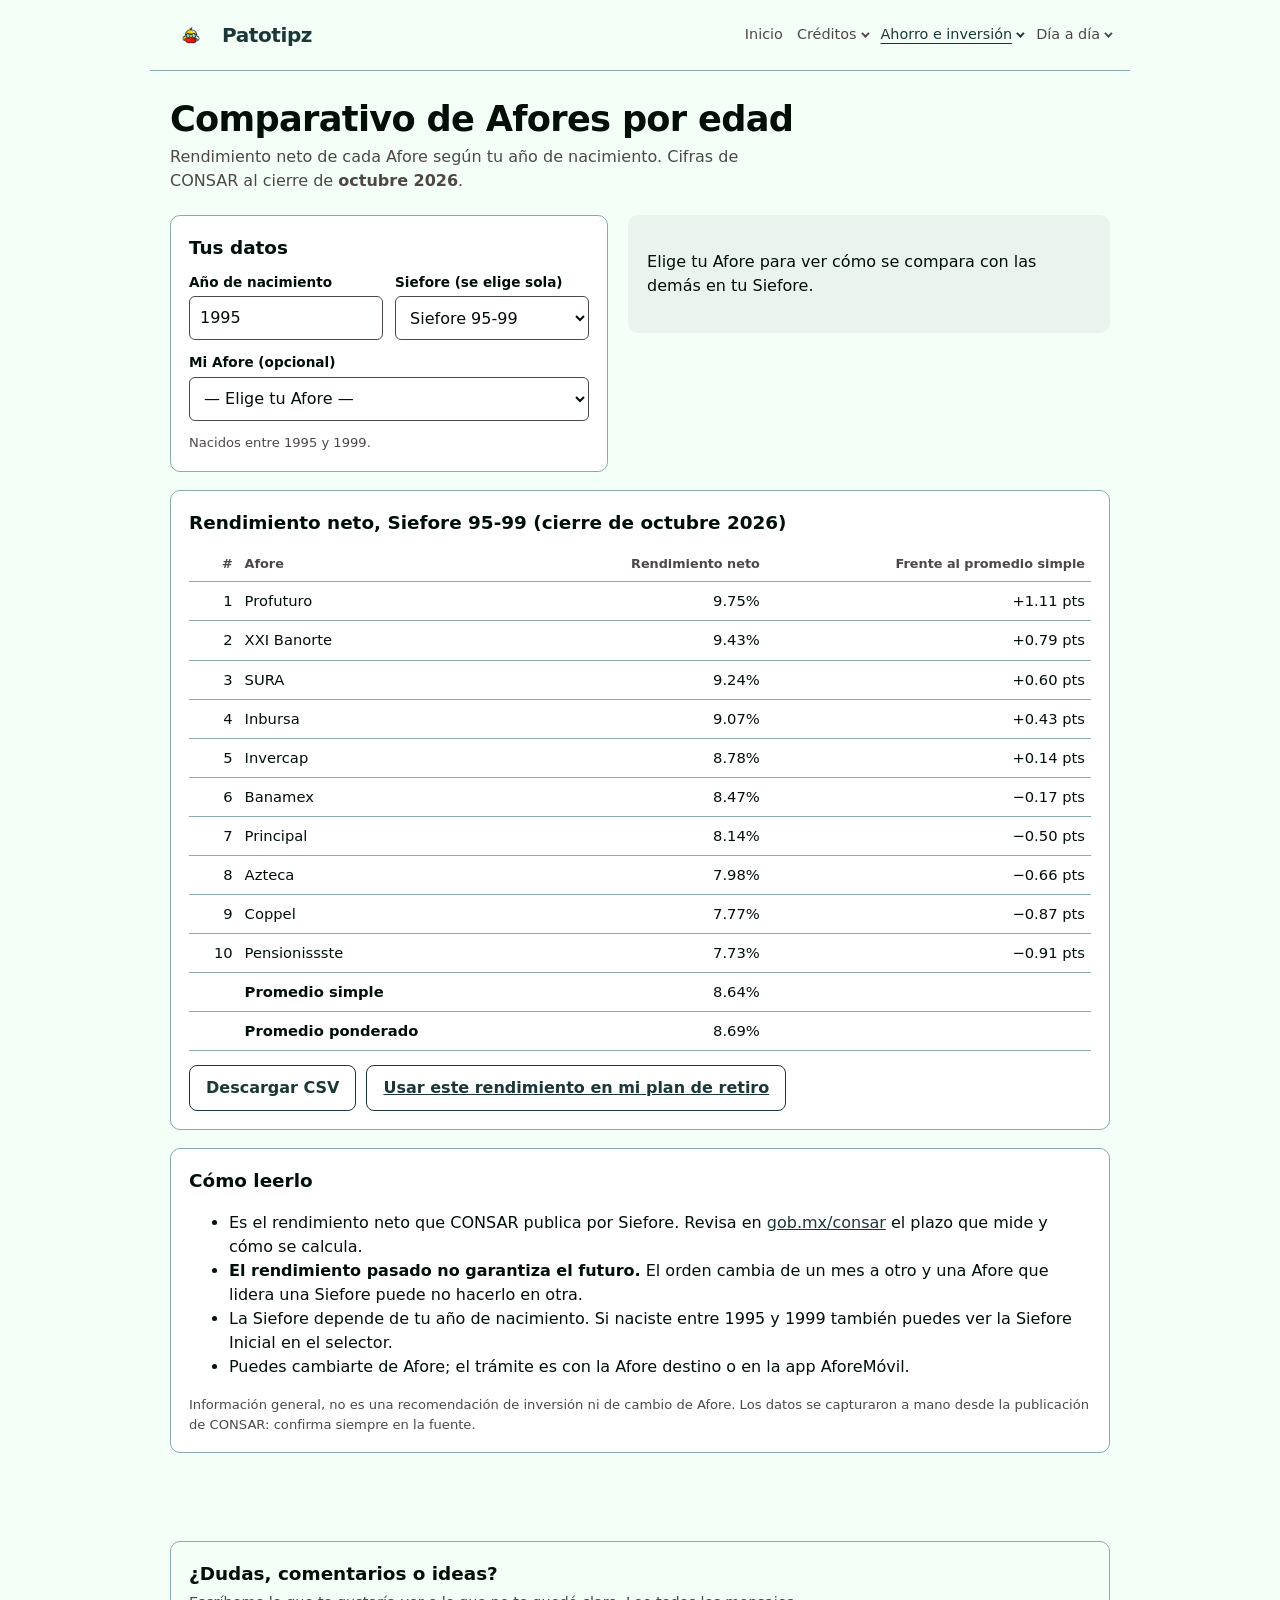
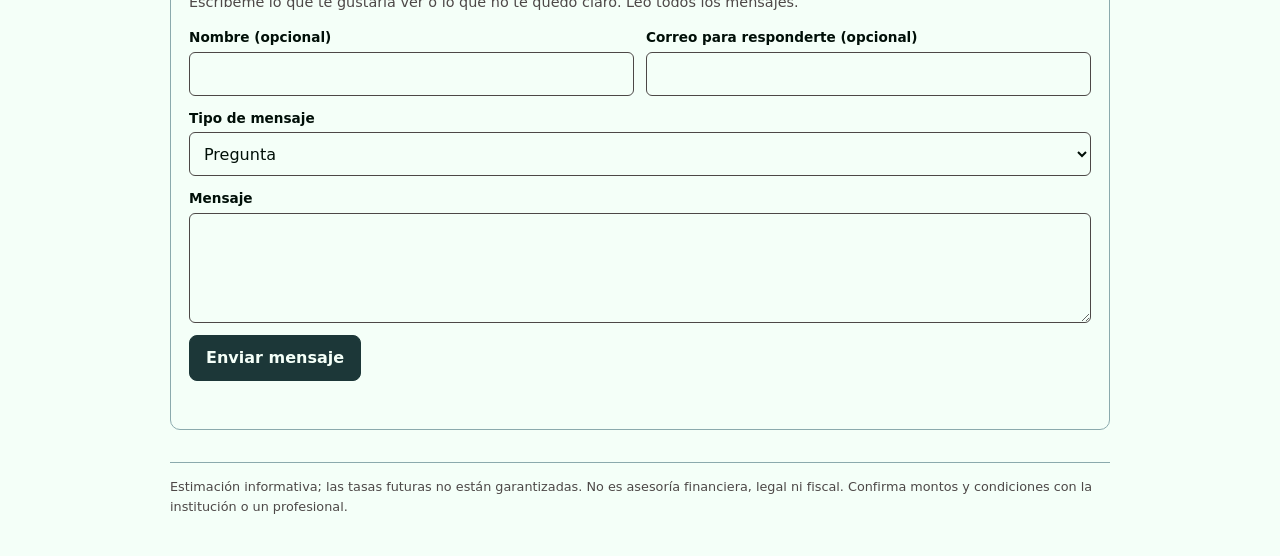
==== afores.html @ 835010c8 "Add files via upload" ====
<!DOCTYPE html>
<html lang="es">
<head>
<meta charset="utf-8">
<meta name="viewport" content="width=device-width, initial-scale=1">
<title>Comparativo de Afores por edad (octubre 2026) | Patotipz</title>
<meta name="description" content="Rendimiento neto de las Afores de México por Siefore y año de nacimiento, con cifras de CONSAR al cierre de octubre 2026. Compara tu Afore contra el promedio.">
<link rel="icon" type="image/png" href="assets/duck.png">
<link rel="stylesheet" href="assets/site.css">
<link rel="stylesheet" href="assets/widgets.css">
<link rel="stylesheet" href="assets/nav.css">
</head>
<body>
<header class="site-h">
  <a class="brand" href="index.html">
    <img src="assets/duck.png" alt="PatoTipz Logo" class="brand-logo">
    <span>Pato<span>tipz</span></span>
  </a>
  <nav aria-label="Principal">
    <a href="index.html">Inicio</a><div class="grp"><button type="button" aria-expanded="false" aria-haspopup="true">Créditos</button><div class="sub"><a href="hipoteca.html">Hipoteca</a><a href="infonavit.html">Infonavit</a><a href="auto.html">Crédito de auto</a></div></div><div class="grp cur"><button type="button" aria-expanded="false" aria-haspopup="true">Ahorro e inversión</button><div class="sub"><a href="cetes.html">CETES</a><a href="inversion.html">Simulador de inversión</a><a href="retiro.html" aria-current="page">Retiro y PPR</a><a href="afores.html">Comparativo de Afores</a></div></div><div class="grp"><button type="button" aria-expanded="false" aria-haspopup="true">Día a día</button><div class="sub"><a href="tarjetas.html">Tarjetas de crédito</a><a href="sueldo.html">Sueldo y finiquito</a></div></div>
  </nav>
</header>
<main>
  <h1>Comparativo de Afores por edad</h1>
  <p class="lead">Rendimiento neto de cada Afore según tu año de nacimiento. Cifras de CONSAR al cierre de <strong id="corte">octubre 2026</strong>.</p>

  <section class="grid2">
    <form class="card" id="f" novalidate>
      <h2>Tus datos</h2>
      <div class="row2">
        <div class="field"><label for="anio">Año de nacimiento</label><input id="anio" type="number" inputmode="numeric" min="1930" max="2010" step="1" value="1995"></div>
        <div class="field"><label for="sie">Siefore (se elige sola)</label><select id="sie"></select></div>
      </div>
      <div class="field"><label for="mia">Mi Afore (opcional)</label><select id="mia"><option value="">— Elige tu Afore —</option></select></div>
      <p class="note" id="sie-d"></p>
    </form>
    <div class="card soft" aria-live="polite" id="mi"></div>
  </section>

  <section class="card" style="margin-top:18px">
    <h2 id="tt">Rendimiento neto</h2>
    <div class="tbl-wrap"><table class="t" id="tab"><thead><tr><th scope="col" class="n">#</th><th scope="col">Afore</th><th scope="col" class="n">Rendimiento neto</th><th scope="col" class="n">Frente al promedio simple</th></tr></thead><tbody></tbody></table></div>
    <div class="actions"><button class="btn ghost" id="csv" type="button">Descargar CSV</button> <a class="btn ghost" id="toret" href="retiro.html">Usar este rendimiento en mi plan de retiro</a></div>
  </section>

  <section class="card" style="margin-top:18px">
    <h2>Cómo leerlo</h2>
    <ul>
      <li>Es el rendimiento neto que CONSAR publica por Siefore. Revisa en <a href="https://www.gob.mx/consar" target="_blank" rel="noopener noreferrer">gob.mx/consar</a> el plazo que mide y cómo se calcula.</li>
      <li><strong>El rendimiento pasado no garantiza el futuro.</strong> El orden cambia de un mes a otro y una Afore que lidera una Siefore puede no hacerlo en otra.</li>
      <li>La Siefore depende de tu año de nacimiento. Si naciste entre 1995 y 1999 también puedes ver la Siefore Inicial en el selector.</li>
      <li>Puedes cambiarte de Afore; el trámite es con la Afore destino o en la app AforeMóvil.</li>
    </ul>
    <p class="note">Información general, no es una recomendación de inversión ni de cambio de Afore. Los datos se capturaron a mano desde la publicación de CONSAR: confirma siempre en la fuente.</p>
  </section>
</main>
<div id="comments"></div>
<footer class="site-f"><p>Estimación informativa; las tasas futuras no están garantizadas. No es asesoría financiera, legal ni fiscal. Confirma montos y condiciones con la institución o un profesional.</p></footer>
<script src="assets/config.js"></script>
<script src="assets/site.js"></script>
<script src="assets/afores-data.js"></script>
<script>
(function () {
  var $ = function (id) { return document.getElementById(id); }, E = PTZ.el, D = window.AFORES_DATA, S = D.siefores;
  var HOY = new Date().getFullYear();
  function sieforeDe(anio) {
    if (anio >= 2000) return 'SBI'; if (anio >= 1995) return 'SB9599'; if (anio >= 1990) return 'SB9094'; if (anio >= 1985) return 'SB8589';
    if (anio >= 1980) return 'SB8084'; if (anio >= 1975) return 'SB7579'; if (anio >= 1970) return 'SB7074'; if (anio >= 1965) return 'SB6569';
    if (anio >= 1960) return 'SB6064'; return 'SB0';
  }
  function nom(s) { return s.id === 'SBI' ? 'Básica Inicial' : s.nombre; }
  S.forEach(function (s) { $('sie').appendChild(E('option', { value: s.id, text: 'Siefore ' + nom(s) })); });
  var nombres = []; S[0].afores.forEach(function (a) { nombres.push(a[0]); }); nombres.sort();
  nombres.forEach(function (n) { $('mia').appendChild(E('option', { value: n, text: n })); });
  $('corte').textContent = D.corte;
  function pp(x) { return (x >= 0 ? '+' : '−') + Math.abs(x).toFixed(2) + ' pts'; }
  function cur() { return S.filter(function (x) { return x.id === $('sie').value; })[0]; }
  function render() {
    var s = cur(), mia = $('mia').value;
    $('sie-d').textContent = s.desc + '.';
    $('tt').textContent = 'Rendimiento neto, Siefore ' + nom(s) + ' (cierre de ' + D.corte + ')';
    var body = $('tab').tBodies[0]; body.textContent = '';
    s.afores.forEach(function (a, i) {
      var me = a[0] === mia;
      body.appendChild(E('tr', { class: me ? 'tot' : '' }, [E('td', { class: 'n', text: String(i + 1) }), E('th', { scope: 'row', text: a[0], style: 'font-weight:' + (me ? '800' : '400') }), E('td', { class: 'n', text: a[1].toFixed(2) + '%' }), E('td', { class: 'n', text: pp(a[1] - s.ps) })]));
    });
    [['Promedio simple', s.ps], ['Promedio ponderado', s.pp]].forEach(function (r) { body.appendChild(E('tr', {}, [E('td'), E('th', { scope: 'row', text: r[0], style: 'font-weight:700' }), E('td', { class: 'n', text: r[1].toFixed(2) + '%' }), E('td')])); });
    $('toret').href = 'retiro.html#tasa=' + s.ps;
    var box = $('mi'); box.textContent = '';
    if (!mia) { box.appendChild(E('p', { text: 'Elige tu Afore para ver cómo se compara con las demás en tu Siefore.' })); return; }
    var idx = -1, v = null; s.afores.forEach(function (a, i) { if (a[0] === mia) { idx = i; v = a[1]; } });
    var best = s.afores[0], worst = s.afores[s.afores.length - 1];
    box.appendChild(E('h2', { text: mia }));
    box.appendChild(E('div', { class: 'big', text: v.toFixed(2) + '%' }));
    box.appendChild(E('p', { text: 'Lugar ' + (idx + 1) + ' de ' + s.afores.length + ' en la Siefore ' + nom(s) + '. ' + pp(v - s.ps) + ' frente al promedio simple (' + s.ps.toFixed(2) + '%).' }));
    box.appendChild(E('p', { class: 'note', text: 'Rango entre Afores: de ' + worst[1].toFixed(2) + '% (' + worst[0] + ') a ' + best[1].toFixed(2) + '% (' + best[0] + '). El pasado no garantiza el futuro, pero una diferencia sostenida por décadas sí cambia mucho el saldo.' }));
  }
  function setSie() { var a = parseInt($('anio').value, 10); if (a >= 1930 && a <= HOY) $('sie').value = sieforeDe(a); render(); }
  $('anio').addEventListener('input', setSie); $('sie').addEventListener('change', render); $('mia').addEventListener('change', render);
  $('f').addEventListener('submit', function (e) { e.preventDefault(); });
  $('csv').addEventListener('click', function () {
    var s = cur(), rows = [['Afore', 'Rendimiento neto %', 'Siefore', 'Corte']]; s.afores.forEach(function (a) { rows.push([a[0], a[1], s.nombre, D.corte]); });
    PTZ.downloadCSV('afores-' + s.id + '.csv', rows);
  });
  setSie();
  PTZ.mountComments($('comments'), 'Afores');
})();
</script>
<script src="assets/nav.js"></script>
</body>
</html>
---- assets/site.css ----
:root {
  --bg: #F4FFF8;
  --surface: #EAF3EE;
  --panel: #FFFFFF;
  --ink: #000F08;
  --muted: #4D4847;
  --line: #8BAAAD;
  --deep: #1C3738;
  --green: #8BAAAD;
  --focus: #1C3738;
  --warn: #805000;
  --warn-bg: #FFF2D9;
  --bad: #B3261E;
  --c1: #1C3738;
  --c2: #8BAAAD;
  --c3: #4D4847;
  --c4: #000F08;
  --button-ink: #F4FFF8;
  --tag-ink: #F4FFF8;
  color-scheme: light;
}

@media (prefers-color-scheme: dark) {
  :root {
    --bg: #000F08;
    --surface: #1C3738;
    --panel: #1C3738;
    --ink: #F4FFF8;
    --muted: #8BAAAD;
    --line: #4D4847;
    --deep: #8BAAAD;
    --green: #8BAAAD;
    --focus: #F4FFF8;
    --warn: #FFD08A;
    --warn-bg: #332714;
    --bad: #FF8A80;
    --c1: #8BAAAD;
    --c2: #F4FFF8;
    --c3: #B8A49B;
    --c4: #4D4847;
    --button-ink: #000F08;
    --tag-ink: #000F08;
    color-scheme: dark;
  }
}

*, *::before, *::after {
  box-sizing: border-box;
}

html, body {
  margin: 0;
  background: var(--bg);
  color: var(--ink);
  font-family: Aptos, "Segoe UI", system-ui, -apple-system, Helvetica, Arial, sans-serif;
  line-height: 1.5;
}

a { color: var(--deep); }

a:focus-visible, button:focus-visible, input:focus-visible,
select:focus-visible, textarea:focus-visible, summary:focus-visible {
  outline: 2px solid var(--focus);
  outline-offset: 2px;
}

.site-h {
  display: flex;
  align-items: center;
  justify-content: space-between;
  gap: 12px;
  flex-wrap: wrap;
  max-width: 980px;
  margin: 0 auto;
  padding: 14px 20px;
  border-bottom: 1px solid var(--line);
}

.brand {
  display: flex;
  align-items: center;
  gap: 10px;
  font-weight: 800;
  font-size: 1.25rem;
  text-decoration: none;
  color: var(--ink);
  letter-spacing: -.02em;
}

.brand span {
  color: var(--deep);
}

.brand-logo {
  width: 42px;
  height: 42px;
  object-fit: contain;
  display: block;
}

.site-h nav {
  display: flex;
  gap: 4px 14px;
  flex-wrap: wrap;
  font-size: .9rem;
}

.site-h nav a {
  color: var(--muted);
  text-decoration: none;
  padding: 4px 0;
}

.site-h nav a:hover,
.site-h nav a[aria-current="page"] {
  color: var(--deep);
  text-decoration: underline;
  text-underline-offset: 4px;
}

main {
  max-width: 980px;
  margin: 0 auto;
  padding: 28px 20px 56px;
}

h1 {
  font-size: clamp(1.6rem, 4vw, 2.2rem);
  line-height: 1.15;
  margin: 0 0 6px;
  letter-spacing: -.02em;
}

h2 { font-size: 1.15rem; margin: 0 0 10px; }

.lead {
  color: var(--muted);
  margin: 0 0 22px;
  max-width: 62ch;
}

.tabs {
  display: flex;
  gap: 6px;
  flex-wrap: wrap;
  margin: 0 0 18px;
  border-bottom: 1px solid var(--line);
}

.tabs button {
  font: inherit;
  background: none;
  border: 0;
  border-bottom: 3px solid transparent;
  padding: 10px 14px;
  cursor: pointer;
  color: var(--muted);
  font-weight: 600;
  min-height: 44px;
}

.tabs button[aria-selected="true"] {
  color: var(--deep);
  border-bottom-color: var(--deep);
}

.grid2 {
  display: grid;
  gap: 20px;
  grid-template-columns: minmax(0, 1fr) minmax(0, 1.1fr);
  align-items: start;
}

@media (max-width: 760px) {
  .grid2 { grid-template-columns: 1fr; }
}

.card {
  border: 1px solid var(--line);
  border-radius: 10px;
  padding: 18px;
  background: var(--panel);
}

.card.soft {
  background: var(--surface);
  border-color: transparent;
}

.field {
  display: flex;
  flex-direction: column;
  gap: 4px;
  margin: 0 0 12px;
}

.field label, .field .lab {
  font-size: .85rem;
  font-weight: 600;
}

.field small {
  color: var(--muted);
  font-size: .78rem;
}

input[type=number], input[type=text], input[type=email],
input[type=date], select, textarea {
  font: inherit;
  color: var(--ink);
  background: var(--panel);
  border: 1px solid var(--muted);
  border-radius: 6px;
  padding: 9px 10px;
  min-height: 44px;
  width: 100%;
}

textarea { min-height: 110px; resize: vertical; }

.row2 {
  display: grid;
  grid-template-columns: 1fr 1fr;
  gap: 12px;
}

@media (max-width: 420px) {
  .row2 { grid-template-columns: 1fr; }
}

.btn {
  font: inherit;
  font-weight: 700;
  border: 1px solid var(--deep);
  background: var(--deep);
  color: var(--button-ink);
  border-radius: 8px;
  padding: 10px 16px;
  cursor: pointer;
  min-height: 44px;
}

.btn.ghost {
  background: transparent;
  color: var(--deep);
}

.btn:disabled { opacity: .6; cursor: not-allowed; }

.big {
  font-size: clamp(1.8rem, 5vw, 2.4rem);
  font-weight: 800;
  color: var(--deep);
  letter-spacing: -.02em;
  line-height: 1.1;
}

.kpi-l {
  font-size: .8rem;
  color: var(--muted);
  text-transform: uppercase;
  letter-spacing: .06em;
  font-weight: 600;
}

table.t {
  width: 100%;
  border-collapse: collapse;
  font-size: .92rem;
}

table.t th, table.t td {
  padding: 8px 6px;
  border-bottom: 1px solid var(--line);
  text-align: left;
  vertical-align: top;
}

table.t td.n, table.t th.n {
  text-align: right;
  font-variant-numeric: tabular-nums;
  white-space: nowrap;
}

table.t tr.tot td, table.t tr.tot th {
  font-weight: 800;
  border-top: 2px solid var(--ink);
  border-bottom: 0;
}

table.t tr.neg td.n { color: var(--bad); }

table.t th[scope=col] {
  font-size: .8rem;
  color: var(--muted);
  font-weight: 700;
}

.tbl-wrap { overflow-x: auto; }

.note {
  font-size: .82rem;
  color: var(--muted);
  margin: 12px 0 0;
}

.warn {
  background: var(--warn-bg);
  color: var(--warn);
  border-radius: 8px;
  padding: 10px 12px;
  font-size: .85rem;
  margin: 0 0 14px;
}

.tag {
  display: inline-block;
  font-size: .72rem;
  background: var(--surface);
  color: var(--deep);
  border-radius: 999px;
  padding: 2px 10px;
  font-weight: 700;
}

.tag.best {
  background: var(--deep);
  color: var(--tag-ink);
}

.actions {
  display: flex;
  gap: 10px;
  flex-wrap: wrap;
  margin-top: 14px;
}

.hidden { display: none !important; }

.offers {
  display: grid;
  gap: 14px;
  grid-template-columns: repeat(auto-fit, minmax(250px, 1fr));
  margin: 0 0 20px;
}

.offers .card h2 {
  display: flex;
  justify-content: space-between;
  align-items: center;
  gap: 8px;
}

.bars {
  display: grid;
  gap: 10px;
  margin: 14px 0;
}

.bar {
  display: flex;
  height: 26px;
  border-radius: 5px;
  overflow: hidden;
  background: var(--line);
}

.bar i { display: block; height: 100%; }

.bar-l {
  font-size: .82rem;
  font-weight: 600;
  margin-bottom: 3px;
}

.legend {
  display: flex;
  gap: 6px 16px;
  flex-wrap: wrap;
  font-size: .8rem;
  color: var(--muted);
}

.legend b {
  display: inline-block;
  width: 12px;
  height: 12px;
  border-radius: 2px;
  margin-right: 5px;
  vertical-align: -1px;
}

details.ref {
  border: 1px solid var(--line);
  border-radius: 10px;
  padding: 12px 16px;
  margin: 20px 0;
}

details.ref summary { cursor: pointer; font-weight: 700; }

footer.site-f {
  max-width: 980px;
  margin: 0 auto;
  padding: 0 20px 40px;
  color: var(--muted);
  font-size: .8rem;
}

footer.site-f p {
  border-top: 1px solid var(--line);
  padding-top: 14px;
  margin: 0;
}

@media (prefers-reduced-motion: reduce) {
  *, *::before, *::after {
    animation: none !important;
    transition: none !important;
  }
}
---- assets/widgets.css ----
/* Widgets compartidos (comentarios y ventana de correo).
   Prefijo ptz- para evitar conflictos con estilos de cada página. */

.ptz-box {
  --w-bg: #F4FFF8;
  --w-surface: #EAF3EE;
  --w-ink: #000F08;
  --w-muted: #4D4847;
  --w-line: #8BAAAD;
  --w-deep: #1C3738;
  --w-focus: #1C3738;
  --w-ok: #1C3738;
  --w-err: #B3261E;
  --w-on-deep: #F4FFF8;

  max-width: 980px;
  margin: 32px auto;
  padding: 0 20px;
  color: var(--w-ink);
  font-family: Aptos, "Segoe UI", system-ui, -apple-system, Helvetica, Arial, sans-serif;
}

/* AUTOMATIC DARK MODE */
@media (prefers-color-scheme: dark) {
  .ptz-box {
    --w-bg: #000F08;
    --w-surface: #1C3738;
    --w-ink: #F4FFF8;
    --w-muted: #8BAAAD;
    --w-line: #4D4847;
    --w-deep: #8BAAAD;
    --w-focus: #F4FFF8;
    --w-ok: #8BAAAD;
    --w-err: #FF8A80;
    --w-on-deep: #000F08;
  }
}

/* MANUAL THEME SUPPORT */
:root[data-theme="dark"] .ptz-box {
  --w-bg: #000F08;
  --w-surface: #1C3738;
  --w-ink: #F4FFF8;
  --w-muted: #8BAAAD;
  --w-line: #4D4847;
  --w-deep: #8BAAAD;
  --w-focus: #F4FFF8;
  --w-ok: #8BAAAD;
  --w-err: #FF8A80;
  --w-on-deep: #000F08;
}

:root[data-theme="light"] .ptz-box {
  --w-bg: #F4FFF8;
  --w-surface: #EAF3EE;
  --w-ink: #000F08;
  --w-muted: #4D4847;
  --w-line: #8BAAAD;
  --w-deep: #1C3738;
  --w-focus: #1C3738;
  --w-ok: #1C3738;
  --w-err: #B3261E;
  --w-on-deep: #F4FFF8;
}

/* CARDS */
.ptz-card {
  border: 1px solid var(--w-line);
  border-radius: 10px;
  padding: 18px;
  background: var(--w-bg);
}

.ptz-card h2 {
  margin: 0 0 4px;
  font-size: 1.15rem;
}

.ptz-card p.ptz-sub {
  margin: 0 0 14px;
  color: var(--w-muted);
  font-size: .9rem;
}

/* FORMS */
.ptz-f {
  display: flex;
  flex-direction: column;
  gap: 4px;
  margin: 0 0 12px;
}

.ptz-f label {
  font-size: .85rem;
  font-weight: 600;
}

.ptz-f input,
.ptz-f select,
.ptz-f textarea,
.ptz-dlg input[type=email] {
  font: inherit;
  color: var(--w-ink);
  background: var(--w-bg);
  border: 1px solid var(--w-muted);
  border-radius: 6px;
  padding: 9px 10px;
  min-height: 44px;
  width: 100%;
}

.ptz-f textarea {
  min-height: 110px;
  resize: vertical;
}

.ptz-r {
  display: grid;
  gap: 12px;
  grid-template-columns: 1fr 1fr;
}

@media (max-width: 560px) {
  .ptz-r {
    grid-template-columns: 1fr;
  }
}

/* BUTTONS */
.ptz-b {
  font: inherit;
  font-weight: 700;
  border: 1px solid var(--w-deep);
  background: var(--w-deep);
  color: var(--w-on-deep);
  border-radius: 8px;
  padding: 10px 16px;
  cursor: pointer;
  min-height: 44px;
}

.ptz-b.ghost {
  background: transparent;
  color: var(--w-deep);
}

.ptz-b:disabled {
  opacity: .6;
  cursor: not-allowed;
}

/* ACCESSIBILITY */
.ptz-box :focus-visible,
.ptz-dlg :focus-visible {
  outline: 2px solid var(--w-focus);
  outline-offset: 2px;
}

/* STATUS MESSAGES */
.ptz-msg {
  margin: 12px 0 0;
  font-size: .9rem;
  min-height: 1.3em;
}

.ptz-msg.ok {
  color: var(--w-ok);
}

.ptz-msg.err {
  color: var(--w-err);
}

/* HONEYPOT */
.ptz-hp {
  position: absolute;
  left: -9999px;
  width: 1px;
  height: 1px;
  overflow: hidden;
}

/* CHECKBOX */
.ptz-chk {
  display: flex;
  gap: 8px;
  align-items: flex-start;
  font-size: .85rem;
  margin: 6px 0 12px;
}

.ptz-chk input {
  margin-top: 3px;
  width: 18px;
  height: 18px;
  flex: none;
}

/* DIALOG */
dialog.ptz-dlg {
  border: 1px solid var(--w-line);
  border-radius: 12px;
  padding: 20px;
  max-width: 440px;
  width: calc(100% - 32px);
  background: var(--w-bg);
  color: var(--w-ink);
  font-family: Aptos, "Segoe UI", system-ui, sans-serif;

  --w-bg: #F4FFF8;
  --w-surface: #EAF3EE;
  --w-ink: #000F08;
  --w-muted: #4D4847;
  --w-line: #8BAAAD;
  --w-deep: #1C3738;
  --w-focus: #1C3738;
  --w-ok: #1C3738;
  --w-err: #B3261E;
  --w-on-deep: #F4FFF8;
}

/* DIALOG AUTOMATIC DARK MODE */
@media (prefers-color-scheme: dark) {
  dialog.ptz-dlg {
    --w-bg: #000F08;
    --w-surface: #1C3738;
    --w-ink: #F4FFF8;
    --w-muted: #8BAAAD;
    --w-line: #4D4847;
    --w-deep: #8BAAAD;
    --w-focus: #F4FFF8;
    --w-ok: #8BAAAD;
    --w-err: #FF8A80;
    --w-on-deep: #000F08;
  }
}

/* DIALOG MANUAL DARK MODE */
:root[data-theme="dark"] dialog.ptz-dlg {
  --w-bg: #000F08;
  --w-surface: #1C3738;
  --w-ink: #F4FFF8;
  --w-muted: #8BAAAD;
  --w-line: #4D4847;
  --w-deep: #8BAAAD;
  --w-focus: #F4FFF8;
  --w-ok: #8BAAAD;
  --w-err: #FF8A80;
  --w-on-deep: #000F08;
}

/* DIALOG MANUAL LIGHT MODE */
:root[data-theme="light"] dialog.ptz-dlg {
  --w-bg: #F4FFF8;
  --w-surface: #EAF3EE;
  --w-ink: #000F08;
  --w-muted: #4D4847;
  --w-line: #8BAAAD;
  --w-deep: #1C3738;
  --w-focus: #1C3738;
  --w-ok: #1C3738;
  --w-err: #B3261E;
  --w-on-deep: #F4FFF8;
}

dialog.ptz-dlg::backdrop {
  background: rgba(0, 15, 8, .65);
}

.ptz-dlg h2 {
  margin: 0 0 6px;
  font-size: 1.15rem;
}

.ptz-dlg p {
  margin: 0 0 12px;
  font-size: .9rem;
  color: var(--w-muted);
}

.ptz-dlg .ptz-acts {
  display: flex;
  gap: 10px;
  flex-wrap: wrap;
  margin-top: 6px;
}
---- assets/nav.css ----
/* Menú con submenús. Usa las variables de color de site.css. */
.site-h nav { align-items: center; }
.site-h nav .grp { position: relative; }
.site-h nav .grp > button {
  font: inherit; color: var(--muted); background: none; border: 0; cursor: pointer;
  padding: 4px 0; display: inline-flex; align-items: center; gap: 4px;
}
.site-h nav .grp > button::after { content: ""; width: 6px; height: 6px; border: solid currentColor; border-width: 0 2px 2px 0; transform: rotate(45deg) translateY(-2px); }
.site-h nav .grp > button:hover, .site-h nav .grp.cur > button, .site-h nav .grp.open > button { color: var(--deep); }
.site-h nav .grp.cur > button { text-decoration: underline; text-underline-offset: 4px; }
.site-h nav .sub {
  display: none; position: absolute; top: 100%; left: -12px; z-index: 20; min-width: 210px;
  background: var(--panel); border: 1px solid var(--line); border-radius: 10px; padding: 6px; margin-top: 4px;
  box-shadow: 0 8px 24px rgba(0, 15, 8, .18);
}
.site-h nav .grp.open .sub, .site-h nav .grp:hover .sub, .site-h nav .grp:focus-within .sub { display: block; }
.site-h nav .sub a { display: block; padding: 9px 12px; border-radius: 6px; white-space: nowrap; }
.site-h nav .sub a:hover { background: var(--surface); text-decoration: none; }
.site-h nav .sub a[aria-current="page"] { color: var(--deep); font-weight: 700; text-decoration: none; }
@media (max-width: 640px) {
  .site-h nav { width: 100%; gap: 2px 16px; }
  .site-h nav .grp:hover .sub { display: none; }           /* en celular solo abre con toque */
  .site-h nav .grp.open .sub { display: block; }
  .site-h nav .sub { min-width: 190px; }
}
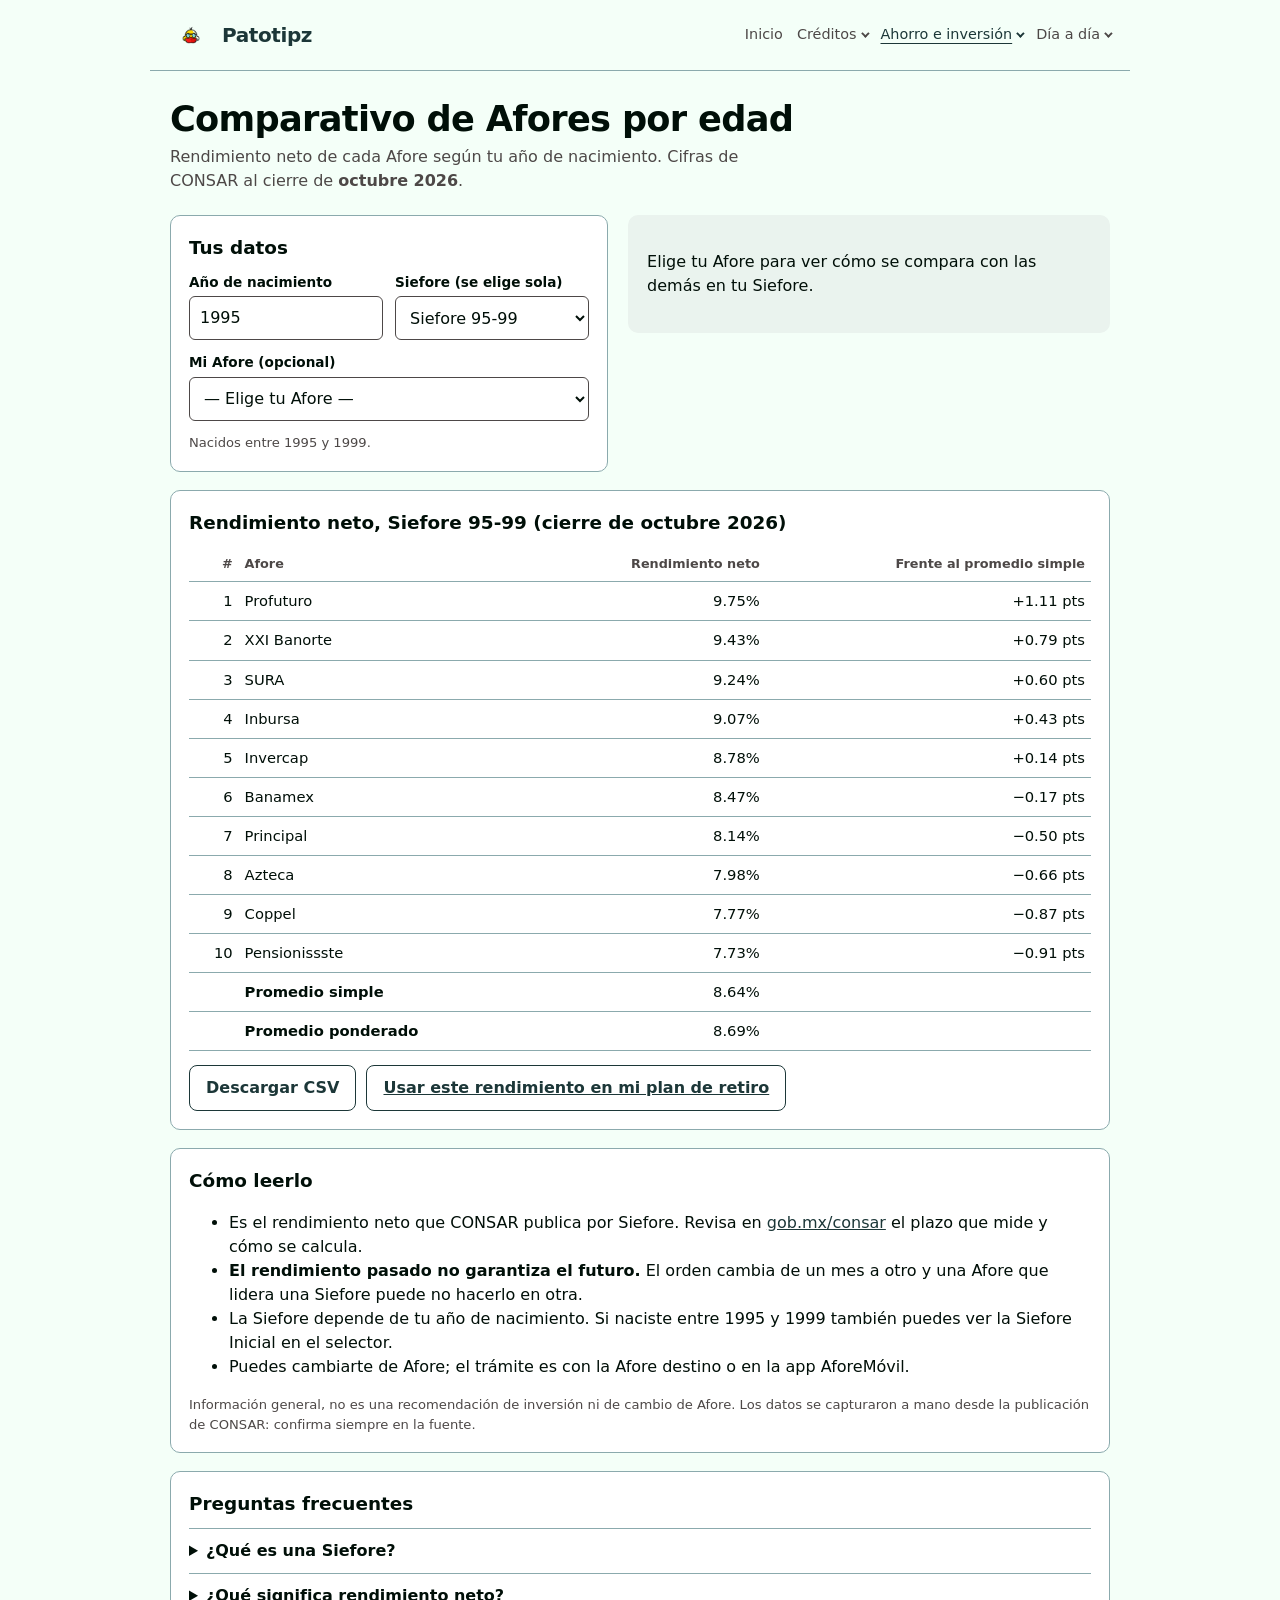
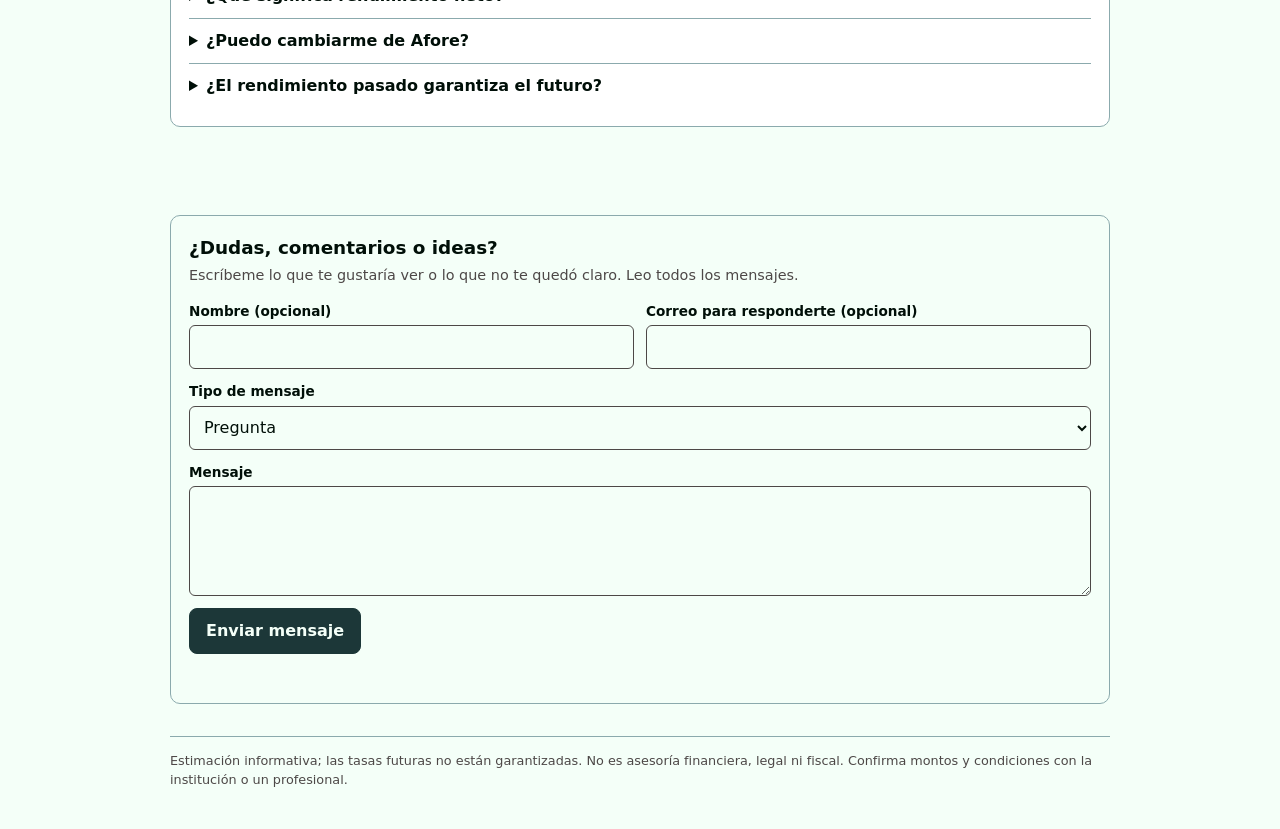
==== commit b7804dc8: "Add files via upload" ====
--- a/afores.html
+++ b/afores.html
@@ -53,6 +53,7 @@
     </ul>
     <p class="note">Información general, no es una recomendación de inversión ni de cambio de Afore. Los datos se capturaron a mano desde la publicación de CONSAR: confirma siempre en la fuente.</p>
   </section>
+<section class="card" id="faq" style="margin-top:18px"><h2>Preguntas frecuentes</h2><details style="border-top:1px solid var(--line);padding:10px 0"><summary style="cursor:pointer;font-weight:600">¿Qué es una Siefore?</summary><p style="margin:8px 0 0">Es el fondo donde se invierte el dinero de tu Afore. Hay una por generación de nacimiento, y las más jóvenes invierten con más riesgo que las más cercanas al retiro.</p></details><details style="border-top:1px solid var(--line);padding:10px 0"><summary style="cursor:pointer;font-weight:600">¿Qué significa rendimiento neto?</summary><p style="margin:8px 0 0">Es el rendimiento que publica CONSAR por Siefore. Revisa en su sitio el plazo que mide y cómo se calcula.</p></details><details style="border-top:1px solid var(--line);padding:10px 0"><summary style="cursor:pointer;font-weight:600">¿Puedo cambiarme de Afore?</summary><p style="margin:8px 0 0">Sí. El trámite se hace con la Afore a la que te quieres cambiar o desde la app AforeMóvil. Antes de decidir, compara rendimiento, comisiones y servicio.</p></details><details style="border-top:1px solid var(--line);padding:10px 0"><summary style="cursor:pointer;font-weight:600">¿El rendimiento pasado garantiza el futuro?</summary><p style="margin:8px 0 0">No. Los rendimientos cambian cada mes y el orden entre Afores también.</p></details><script type="application/ld+json">{"@context": "https://schema.org", "@type": "FAQPage", "mainEntity": [{"@type": "Question", "name": "¿Qué es una Siefore?", "acceptedAnswer": {"@type": "Answer", "text": "Es el fondo donde se invierte el dinero de tu Afore. Hay una por generación de nacimiento, y las más jóvenes invierten con más riesgo que las más cercanas al retiro."}}, {"@type": "Question", "name": "¿Qué significa rendimiento neto?", "acceptedAnswer": {"@type": "Answer", "text": "Es el rendimiento que publica CONSAR por Siefore. Revisa en su sitio el plazo que mide y cómo se calcula."}}, {"@type": "Question", "name": "¿Puedo cambiarme de Afore?", "acceptedAnswer": {"@type": "Answer", "text": "Sí. El trámite se hace con la Afore a la que te quieres cambiar o desde la app AforeMóvil. Antes de decidir, compara rendimiento, comisiones y servicio."}}, {"@type": "Question", "name": "¿El rendimiento pasado garantiza el futuro?", "acceptedAnswer": {"@type": "Answer", "text": "No. Los rendimientos cambian cada mes y el orden entre Afores también."}}]}</script></section>
 </main>
 <div id="comments"></div>
 <footer class="site-f"><p>Estimación informativa; las tasas futuras no están garantizadas. No es asesoría financiera, legal ni fiscal. Confirma montos y condiciones con la institución o un profesional.</p></footer>
